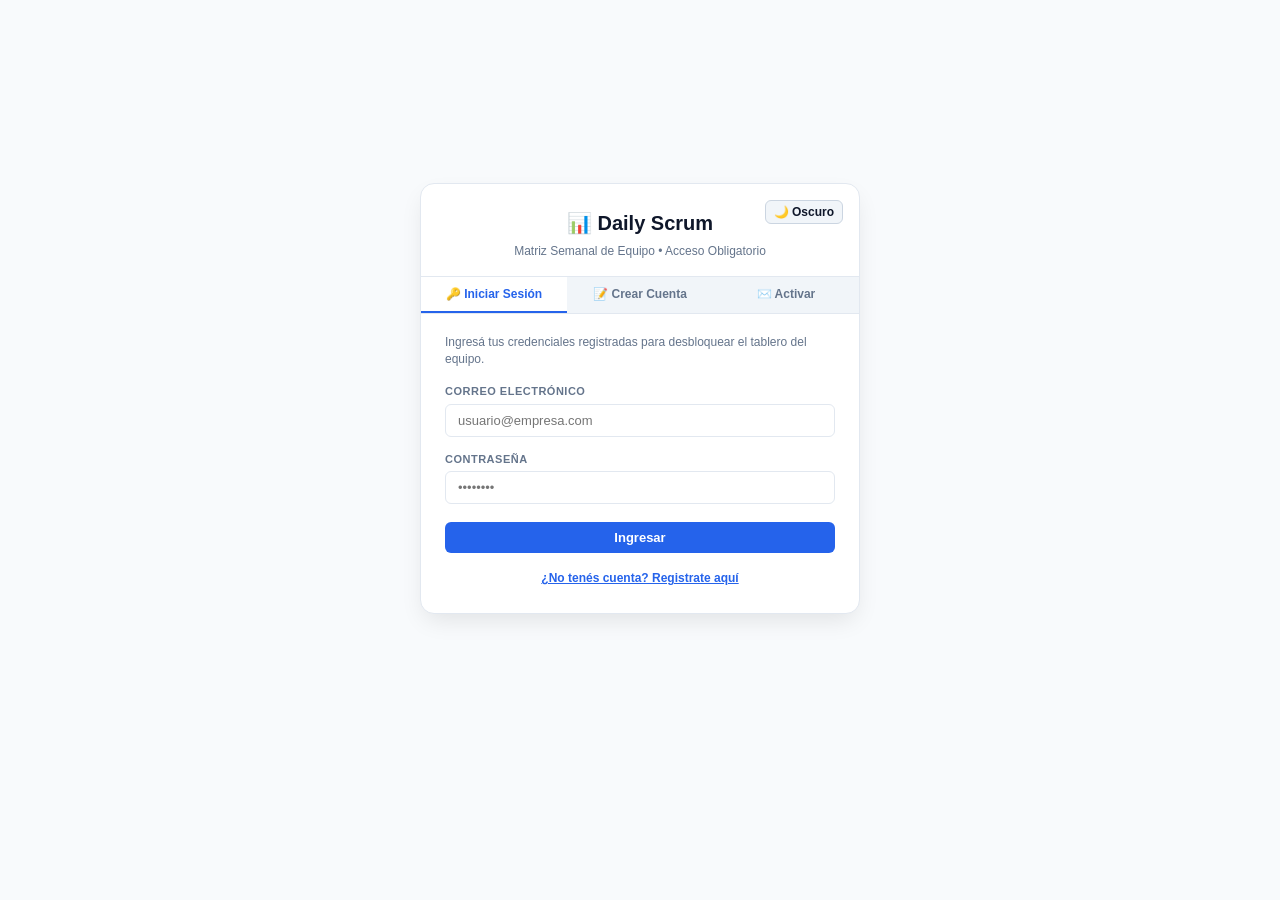
==== frontend/index.html @ c463f4d9 "feat(email): include direct app url and buttons in all transactional emails" ====
<!DOCTYPE html>
<html lang="es">
<head>
  <meta charset="UTF-8" />
  <meta name="viewport" content="width=device-width, initial-scale=1.0" />
  <title>Daily Scrum Board Serverless</title>
  <link rel="icon" href="data:image/svg+xml,<svg xmlns=%22http://www.w3.org/2000/svg%22 viewBox=%220 0 100 100%22><text y=%22.9em%22 font-size=%2290%22>📊</text></svg>" />
  <link rel="stylesheet" href="./css/variables.css" />
  <link rel="stylesheet" href="./css/base.css" />
  <link rel="stylesheet" href="./css/auth.css" />
  <link rel="stylesheet" href="./css/board.css" />
  <link rel="stylesheet" href="./css/kanban.css" />
  <link rel="stylesheet" href="./css/modals.css" />
</head>
<body>

  <!-- ============================================================= -->
  <!-- 1. Mandatory Authentication Gate (Rendered when unauthenticated) -->
  <!-- ============================================================= -->
  <div id="authGate" class="auth-gate-wrapper" style="display: none;">
    <div class="auth-card">
      <div class="auth-card-header">
        <button type="button" class="btn btn-secondary btn-sm btn-theme-toggle auth-theme-toggle" title="Alternar tema">
          🌙 Oscuro
        </button>
        <h2>📊 Daily Scrum</h2>
        <p>Matriz Semanal de Equipo &bull; Acceso Obligatorio</p>
      </div>

      <!-- Auth Gate Tabs -->
      <div class="auth-nav-tabs">
        <button type="button" id="authTabBtnLogin" class="auth-tab-btn active">🔑 Iniciar Sesión</button>
        <button type="button" id="authTabBtnSignup" class="auth-tab-btn">📝 Crear Cuenta</button>
        <button type="button" id="authTabBtnConfirm" class="auth-tab-btn">✉️ Activar</button>
      </div>

      <div class="auth-card-body">
        <!-- Form: Login -->
        <form id="loginForm" onsubmit="return false;">
          <p class="auth-help-text">
            Ingresá tus credenciales registradas para desbloquear el tablero del equipo.
          </p>
          <div style="margin-bottom: 14px;">
            <label for="loginEmail">Correo Electrónico</label>
            <input type="email" id="loginEmail" placeholder="usuario@empresa.com" style="width: 100%;" autocomplete="username email" required />
          </div>
          <div style="margin-bottom: 18px;">
            <label for="loginPassword">Contraseña</label>
            <input type="password" id="loginPassword" placeholder="••••••••" style="width: 100%;" autocomplete="current-password" required />
          </div>
          <button type="button" id="btnSubmitLogin" class="btn btn-primary" style="width: 100%; margin-bottom: 12px;">
            Ingresar
          </button>
          <div style="text-align: center;">
            <button type="button" id="authLinkToSignup" class="btn-link">¿No tenés cuenta? Registrate aquí</button>
          </div>
        </form>

        <!-- Form: Signup -->
        <form id="signupForm" style="display: none;" onsubmit="return false;">
          <p class="auth-help-text">
            Registrá tus datos. Recibirás un código de 6 dígitos en tu email para activar la cuenta.
          </p>
          <div style="margin-bottom: 12px;">
            <label for="signupName">Nombre y Apellido</label>
            <input type="text" id="signupName" placeholder="Ej: Juan Pérez" style="width: 100%;" autocomplete="name" required />
          </div>
          <div style="margin-bottom: 12px;">
            <label for="signupEmail">Correo Electrónico</label>
            <input type="email" id="signupEmail" placeholder="usuario@empresa.com" style="width: 100%;" autocomplete="username email" required />
          </div>
          <div style="margin-bottom: 18px;">
            <label for="signupPassword">Contraseña (Mínimo 8 caracteres)</label>
            <input type="password" id="signupPassword" placeholder="••••••••" style="width: 100%;" autocomplete="new-password" required />
          </div>
          <button type="button" id="btnSubmitSignup" class="btn btn-primary" style="width: 100%; margin-bottom: 12px;">
            Crear Cuenta
          </button>
          <div style="display: flex; justify-content: space-between; align-items: center; font-size: 11px;">
            <button type="button" id="authLinkToLogin" class="btn-link">¿Ya tenés cuenta? Ingresá</button>
            <button type="button" id="authLinkToConfirm" class="btn-link">Tengo código de activación</button>
          </div>
        </form>

        <!-- Form: Confirm Account -->
        <form id="confirmForm" style="display: none;" onsubmit="return false;">
          <p class="auth-help-text">
            Ingresá el código de 6 dígitos enviado a tu correo electrónico y definí tu contraseña.
          </p>
          <div style="margin-bottom: 12px;">
            <label for="confirmEmail">Correo Electrónico</label>
            <input type="email" id="confirmEmail" placeholder="usuario@empresa.com" style="width: 100%;" autocomplete="username email" required />
          </div>
          <div style="margin-bottom: 12px;">
            <label for="confirmCode">Código de Activación (6 dígitos)</label>
            <input type="text" id="confirmCode" placeholder="123456" maxlength="6" style="width: 100%; text-align: center; font-size: 22px; letter-spacing: 6px; font-weight: 800;" autocomplete="one-time-code" required />
          </div>
          <div style="margin-bottom: 18px;">
            <label for="confirmPassword">Nueva Contraseña (Mínimo 8 caracteres)</label>
            <input type="password" id="confirmPassword" placeholder="••••••••" style="width: 100%;" autocomplete="new-password" />
            <small style="color: var(--text-muted); font-size: 11px; display: block; margin-top: 4px;">
              Obligatorio para cuentas nuevas invitadas por un administrador.
            </small>
          </div>
          <button type="button" id="btnSubmitConfirm" class="btn btn-primary" style="width: 100%; margin-bottom: 12px;">
            Activar Cuenta y Entrar
          </button>
          <div style="text-align: center;">
            <button type="button" id="authLinkConfirmBackToLogin" class="btn-link">Volver a Iniciar Sesión</button>
          </div>
        </form>
      </div>
    </div>
  </div>

  <!-- ============================================================= -->
  <!-- 2. Main Application Shell (Rendered ONLY after authentication) -->
  <!-- ============================================================= -->
  <div id="appShell" class="container" style="display: none;">
    <!-- App Header -->
    <header>
      <div class="brand">
        <h1>📊 Daily Scrum Board</h1>
        <p>Matriz Semanal de Equipo &bull; Serverless AWS Free Tier</p>
      </div>
      <div class="top-controls">
        <span id="authUserBadge" class="user-badge" style="display: none;"></span>

        <!-- Admin Management Button (Gated to Admins) -->
        <button type="button" id="btnOpenManageModal" class="btn btn-secondary btn-sm" style="display: none;">
          👥 Administrar Equipo
        </button>

        <button type="button" class="btn btn-secondary btn-sm btn-theme-toggle" title="Alternar modo Claro / Oscuro" aria-label="Alternar tema">
          🌙 Oscuro
        </button>

        <button type="button" id="btnLogout" class="btn btn-secondary btn-sm" style="display: none;" title="Cerrar sesión">
          🚪 Salir
        </button>
      </div>
    </header>

    <!-- Main Scrum Board Card -->
    <div class="card">
      <div class="card-header-flex">
        <div class="filters-bar" style="width: 100%;">
          <!-- View Switcher Tabs -->
          <div class="view-switcher" style="margin-right: 6px;">
            <button type="button" id="tabDailyView" class="view-tab active">📊 Matriz Daily</button>
            <button type="button" id="tabKanbanView" class="view-tab">📋 Tablero Kanban</button>
          </div>

          <div>
            <label for="boardProject">Proyecto</label>
            <select id="boardProject" style="min-width: 160px;"></select>
          </div>

          <div id="weekFilterGroup">
            <label for="boardWeek">Semana</label>
            <div style="display: flex; gap: 6px; align-items: center;">
              <select id="boardWeek" style="min-width: 140px;"></select>
              <button type="button" id="btnAddWeek" class="btn btn-secondary btn-sm" style="height: 35px; padding: 0 10px;" title="Agregar próxima semana correlativa">➕</button>
            </div>
          </div>

          <button type="button" id="btnRefreshBoard" class="btn btn-secondary" style="height: 35px;">
            🔄 Refrescar
          </button>

          <div id="projectSelfAssignContainer" style="display: flex; align-items: flex-end; padding-bottom: 2px;"></div>
        </div>
      </div>

      <!-- 1. Daily Matrix View -->
      <div id="dailyViewContainer">
        <div class="table-container">
          <table id="scrumTable">
            <thead>
              <tr id="scrumTableHeadRow">
                <th class="member-col">Integrante</th>
                <th class="day-col">Lunes</th>
                <th class="day-col">Martes</th>
                <th class="day-col">Miércoles</th>
                <th class="day-col">Jueves</th>
                <th class="day-col">Viernes</th>
                <th class="day-col">Sábado</th>
                <th class="day-col">Domingo</th>
              </tr>
            </thead>
            <tbody id="scrumTableBody">
              <!-- Dynamic Rows Rendered by dailyMatrix.js -->
            </tbody>
          </table>
        </div>
      </div>

      <!-- 2. Kanban Board View (WIP Flow) -->
      <div id="kanbanViewContainer" style="display: none;">
        <div style="display: flex; justify-content: space-between; align-items: center; margin-bottom: 12px; flex-wrap: wrap; gap: 8px;">
          <div style="font-size: 12px; color: var(--text-muted);">
            💡 <strong>Scrumban Unificado:</strong> Las tareas en progreso y completadas alimentan automáticamente las respuestas de tu Daily.
          </div>
          <button type="button" id="btnOpenNewTaskModal" class="btn btn-primary btn-sm">
            ➕ Nueva Tarea
          </button>
        </div>

        <div class="kanban-board">
          <!-- Col: TODO -->
          <div class="kanban-col" data-status="TODO">
            <div class="kanban-col-header">
              <div class="kanban-col-title">📝 Por Hacer</div>
              <span id="countTODO" class="kanban-count">0</span>
            </div>
            <div id="colTODO" class="kanban-card-list"></div>
          </div>

          <!-- Col: DOING -->
          <div class="kanban-col" data-status="DOING">
            <div class="kanban-col-header">
              <div class="kanban-col-title">⚡ En Progreso</div>
              <span id="countDOING" class="kanban-count">0</span>
            </div>
            <div id="colDOING" class="kanban-card-list"></div>
          </div>

          <!-- Col: BLOCKED -->
          <div class="kanban-col" data-status="BLOCKED">
            <div class="kanban-col-header">
              <div class="kanban-col-title" style="color: var(--error);">🚨 Bloqueado</div>
              <span id="countBLOCKED" class="kanban-count">0</span>
            </div>
            <div id="colBLOCKED" class="kanban-card-list"></div>
          </div>

          <!-- Col: DONE -->
          <div class="kanban-col" data-status="DONE">
            <div class="kanban-col-header">
              <div class="kanban-col-title" style="color: var(--success);">✅ Completado</div>
              <span id="countDONE" class="kanban-count">0</span>
            </div>
            <div id="colDONE" class="kanban-card-list"></div>
          </div>
        </div>
      </div>
    </div>
  </div>

  <!-- ============================================================= -->
  <!-- 3. Modal Dialogs                                               -->
  <!-- ============================================================= -->

  <!-- Modal: View / Edit Daily Scrum -->
  <div id="scrumModal" class="modal-overlay">
    <div class="modal-box">
      <div class="modal-header">
        <h3 id="modalTitle">Daily Scrum</h3>
        <button type="button" id="modalClose" class="modal-close">&times;</button>
      </div>
      <div class="modal-body">
        <div class="meta-tags" id="modalMetaTags"></div>
        <div id="scrumAutoSyncBanner" class="auto-sync-banner" style="display: none;"></div>

        <div style="margin-bottom: 14px;">
          <label for="modalAns1">1. ¿Qué hiciste? (Tareas realizadas)</label>
          <textarea id="modalAns1" placeholder="Detalle de lo que completaste..."></textarea>
        </div>

        <div style="margin-bottom: 14px;">
          <label for="modalAns2">2. ¿Con qué sigues? (Próximo paso / Foco)</label>
          <textarea id="modalAns2" placeholder="En qué vas a trabajar..."></textarea>
        </div>

        <div style="margin-bottom: 14px;">
          <div style="display: flex; justify-content: space-between; align-items: center; margin-bottom: 6px;">
            <label style="margin: 0; font-weight: 700;">3. ¿Bloqueos o Impedimentos?</label>
            <span style="font-size: 11px; color: var(--text-muted);">Persistentes hasta resolución</span>
          </div>

          <!-- Active Blocked Tasks List -->
          <div id="modalActiveBlockedTasksList"></div>

          <div style="margin-top: 8px; margin-bottom: 4px; font-size: 11px; font-weight: 600; color: var(--text-muted);">
            Reportar nuevo bloqueo (asociar a tarea o crear nueva):
          </div>
          <select id="modalBlockedTaskSelect" style="width: 100%; margin-bottom: 8px; font-size: 12px;">
            <option value="">🟢 No agregar otro bloqueo</option>
            <option value="__NEW__">➕ Crear tarea en 'Por Hacer' (para que alguien la elija y me destrabe)</option>
          </select>
          <div id="modalNewBlockedTaskTitleContainer" style="margin-bottom: 8px; display: none;">
            <input type="text" id="modalNewBlockedTaskTitle" placeholder="Título de la tarea requerida (se creará en 'Por Hacer' sin asignar)..." style="width: 100%; font-size: 12px;" />
          </div>
          <textarea id="modalAns3" placeholder="¿Por qué te bloquea o qué se necesita hacer? (o 'Ninguno')..."></textarea>
        </div>

        <div style="margin-top: 10px; margin-bottom: 14px; padding: 8px 12px; background: var(--surface-alt); border: 1px solid var(--border); border-radius: 6px;">
          <label style="display: flex; align-items: center; gap: 8px; font-size: 12px; cursor: pointer; user-select: none; margin: 0; color: var(--text);">
            <input type="checkbox" id="syncKanbanOnSave" checked style="width: auto; cursor: pointer;" />
            <span>🔄 <strong>Sincronizar con Tablero Kanban</strong> (actualizar o crear tareas automáticamente)</span>
          </label>
        </div>

        <div style="display: flex; gap: 8px; justify-content: space-between; margin-top: 18px;">
          <button type="button" id="btnDeleteScrum" class="btn btn-danger btn-sm">🗑️ Eliminar</button>
          <div style="display: flex; gap: 8px;">
            <button type="button" id="btnCancelScrum" class="btn btn-secondary btn-sm">Cancelar</button>
            <button type="button" id="btnSaveScrum" class="btn btn-primary btn-sm">💾 Guardar</button>
          </div>
        </div>
      </div>
    </div>
  </div>

  <!-- Modal: Create / Edit Kanban Task -->
  <div id="taskModal" class="modal-overlay">
    <div class="modal-box" style="max-width: 480px;">
      <div class="modal-header">
        <h3 id="taskModalTitle">➕ Nueva Tarea de Kanban</h3>
        <button type="button" id="taskModalClose" class="modal-close">&times;</button>
      </div>
      <div class="modal-body">
        <form id="taskForm" onsubmit="return false;">
          <input type="hidden" id="taskId" />
          <div style="margin-bottom: 12px;">
            <label for="taskTitle">Título de la Tarea</label>
            <input type="text" id="taskTitle" placeholder="Ej: Implementar endpoint de pagos" style="width: 100%;" required />
          </div>

          <div style="display: grid; grid-template-columns: 1fr 1fr; gap: 12px; margin-bottom: 12px;">
            <div>
              <label for="taskAssignee">Responsable</label>
              <select id="taskAssignee" style="width: 100%;"></select>
            </div>
            <div>
              <label for="taskStatus">Estado</label>
              <select id="taskStatus" style="width: 100%;">
                <option value="TODO">📝 Por Hacer</option>
                <option value="DOING">⚡ En Progreso</option>
                <option value="BLOCKED">🚨 Bloqueado</option>
                <option value="DONE">✅ Completado</option>
              </select>
            </div>
          </div>

          <div style="margin-bottom: 12px;">
            <label for="taskPriority">Prioridad</label>
            <select id="taskPriority" style="width: 100%;">
              <option value="LOW">Baja</option>
              <option value="MEDIUM" selected>Media</option>
              <option value="HIGH">Alta</option>
            </select>
          </div>

          <div id="taskBlockerGroup" style="margin-bottom: 16px; display: none;">
            <label for="taskBlocker" style="color: var(--error);">Motivo del Bloqueo</label>
            <input type="text" id="taskBlocker" placeholder="¿Por qué está trabada la tarea?" style="width: 100%; border-color: var(--error);" />
          </div>

          <div style="display: flex; justify-content: space-between; align-items: center; margin-top: 16px;">
            <button type="button" id="btnDeleteTask" class="btn btn-danger btn-sm" style="display: none;">🗑️ Eliminar</button>
            <div style="display: flex; gap: 8px; margin-left: auto;">
              <button type="button" id="btnCancelTask" class="btn btn-secondary btn-sm">Cancelar</button>
              <button type="button" id="btnSaveTask" class="btn btn-primary btn-sm">💾 Guardar Tarea</button>
            </div>
          </div>
        </form>
      </div>
    </div>
  </div>

  <!-- Modal: Manage Projects & Members (Admin Only) -->
  <div id="manageModal" class="modal-overlay">
    <div class="modal-box" style="max-width: 620px;">
      <div class="modal-header">
        <h3>👥 Gestión del Sistema (Admin)</h3>
        <button type="button" id="manageModalClose" class="modal-close">&times;</button>
      </div>
      <div class="modal-body">
        <!-- Navigation Tabs -->
        <div class="tab-nav">
          <button type="button" class="tab-btn active" id="tabBtnProjects">📁 Proyectos</button>
          <button type="button" class="tab-btn" id="tabBtnMembers">👤 Integrantes</button>
          <button type="button" class="tab-btn" id="tabBtnEmail">📧 Email (Gmail SMTP)</button>
          <button type="button" class="tab-btn" id="tabBtnEndpoint">⚙️ Endpoint Lambda</button>
        </div>

        <!-- Tab 1: Projects Section -->
        <div id="adminTabProjects" class="admin-tab-content">
          <div class="sub-section">
            <h4>📁 Crear y Administrar Proyectos</h4>
            <div style="display: flex; gap: 8px; margin-bottom: 6px;">
              <input type="text" id="newProjectName" placeholder="Nuevo proyecto..." style="flex: 1;" />
              <button type="button" id="btnAddProject" class="btn btn-primary btn-sm">Crear</button>
            </div>
            <label style="display: flex; align-items: center; gap: 6px; font-size: 11px; text-transform: none; cursor: pointer; color: var(--text-muted); font-weight: 600; margin-bottom: 10px;">
              <input type="checkbox" id="newProjectAllowSelf" /> Permitir que cualquier integrante se autoasigne a este proyecto
            </label>
            <div id="projectsChipList" class="chip-list"></div>
          </div>
        </div>

        <!-- Tab 2: Members Section -->
        <div id="adminTabMembers" class="admin-tab-content" style="display: none;">
          <div class="sub-section">
            <h4>👤 Integrantes por Proyecto</h4>
            <label style="margin-bottom: 4px;">Proyecto:</label>
            <select id="manageProjectSelect" style="margin-bottom: 8px; width: 100%;"></select>
            <div style="display: flex; gap: 8px; margin-bottom: 8px; flex-wrap: wrap;">
              <input type="text" id="newMemberName" placeholder="Nombre (ej: Juan)..." style="flex: 2; min-width: 130px;" />
              <input type="text" id="newMemberRole" placeholder="Rol en proyecto (ej: Frontend)..." style="flex: 2; min-width: 130px;" />
              <input type="email" id="newMemberEmail" placeholder="Email obligatorio..." style="flex: 2; min-width: 150px;" required />
              <select id="newMemberSystemRole" style="flex: 1; min-width: 120px;" title="Rol de permisos en el sistema">
                <option value="member">Integrante</option>
                <option value="admin">Administrador</option>
              </select>
              <button type="button" id="btnAddMember" class="btn btn-primary btn-sm">Asignar e Invitar</button>
            </div>
            <p style="font-size: 11px; color: var(--text-muted); margin-bottom: 8px;">
              💡 El email es obligatorio. Si el usuario no tiene cuenta, se le enviará automáticamente un código de 6 dígitos para que active su cuenta y defina su contraseña.
            </p>
            <div id="membersChipList" class="chip-list"></div>
          </div>
        </div>

        <!-- Tab 3: Gmail SMTP Configuration -->
        <div id="adminTabEmail" class="admin-tab-content" style="display: none;">
          <div class="sub-section">
            <h4>📧 Configuración de Email (Gmail SMTP)</h4>
            <p style="font-size: 11px; color: var(--text-muted); margin-bottom: 8px;">
              Configurá tu cuenta de Gmail con una <strong>Contraseña de Aplicación de 16 caracteres</strong> (App Password) para despachar códigos de verificación y notificaciones sin límites de dominio.
            </p>
            <form onsubmit="return false;">
              <div style="margin-bottom: 8px;">
                <label for="gmailUser">Correo de Gmail:</label>
                <input type="email" id="gmailUser" placeholder="tu-cuenta@gmail.com" style="width: 100%;" autocomplete="username email" />
              </div>
              <div style="margin-bottom: 8px;">
                <label for="gmailAppPassword">Contraseña de Aplicación de Google (16 letras):</label>
                <div style="display: flex; gap: 6px;">
                  <input type="password" id="gmailAppPassword" placeholder="xxxx xxxx xxxx xxxx" style="flex: 1;" autocomplete="new-password" />
                  <button type="button" id="btnToggleGmailPassword" class="btn btn-secondary btn-sm" title="Mostrar/Ocultar clave">👁️</button>
                </div>
                <small style="font-size: 10px; color: var(--text-muted); display: block; margin-top: 3px;">
                  Generala en: <a href="https://myaccount.google.com/apppasswords" target="_blank" rel="noopener noreferrer" style="color: var(--primary);">myaccount.google.com/apppasswords</a>
                </small>
              </div>
              <div style="margin-bottom: 8px;">
                <label for="gmailSenderName">Nombre del Remitente:</label>
                <input type="text" id="gmailSenderName" placeholder="Daily Scrum" style="width: 100%;" />
              </div>
              <div style="margin-bottom: 10px;">
                <label for="gmailAppUrl">URL de la Aplicación (enlace incluido en los emails):</label>
                <input type="url" id="gmailAppUrl" placeholder="https://jmrodev.github.io/daily-scrum-serverless/" style="width: 100%;" />
                <small style="font-size: 10px; color: var(--text-muted); display: block; margin-top: 3px;">
                  Dirección web a la que accederán los usuarios desde los botones y enlaces del correo.
                </small>
              </div>
              <div style="display: flex; gap: 8px; flex-wrap: wrap; align-items: center;">
                <button type="button" id="btnSaveEmailConfig" class="btn btn-primary btn-sm">💾 Guardar Configuración</button>
                <button type="button" id="btnTestEmail" class="btn btn-secondary btn-sm">🧪 Probar Envío</button>
              </div>
            </form>
          </div>
        </div>

        <!-- Tab 4: Endpoint Configuration -->
        <div id="adminTabEndpoint" class="admin-tab-content" style="display: none;">
          <div class="sub-section">
            <h4>⚙️ Endpoint de AWS Lambda</h4>
            <p style="font-size: 11px; color: var(--text-muted); margin-bottom: 8px;">
              Configuración del Function URL del backend en AWS Lambda para este cliente.
            </p>
            <div style="margin-bottom: 8px;">
              <label for="adminApiUrlInput">Lambda Function URL:</label>
              <input type="text" id="adminApiUrlInput" style="width: 100%; font-size: 12px;" />
            </div>
            <div style="display: flex; gap: 8px;">
              <button type="button" id="btnSaveApiUrl" class="btn btn-primary btn-sm">💾 Guardar Endpoint</button>
              <button type="button" id="btnResetApiUrl" class="btn btn-secondary btn-sm">↺ Restablecer Default</button>
            </div>
          </div>
        </div>
      </div>
    </div>
  </div>

  <!-- Custom Confirmation Modal -->
  <div id="confirmModal" class="modal-overlay">
    <div class="modal-box" style="max-width: 420px;">
      <div class="modal-header">
        <h3 id="confirmTitle">Confirmar Acción</h3>
        <button type="button" id="confirmClose" class="modal-close">&times;</button>
      </div>
      <div class="modal-body">
        <p id="confirmMessage" style="font-size: 14px; color: var(--text); margin-bottom: 20px;">¿Estás seguro?</p>
        <div style="display: flex; justify-content: flex-end; gap: 8px;">
          <button type="button" id="confirmCancelBtn" class="btn btn-secondary btn-sm">Cancelar</button>
          <button type="button" id="confirmOkBtn" class="btn btn-danger btn-sm">Confirmar</button>
        </div>
      </div>
    </div>
  </div>

  <!-- Custom Prompt Modal -->
  <div id="promptModal" class="modal-overlay">
    <div class="modal-box" style="max-width: 420px;">
      <div class="modal-header">
        <h3 id="promptTitle">Editar</h3>
        <button type="button" id="promptClose" class="modal-close">&times;</button>
      </div>
      <div class="modal-body">
        <label id="promptLabel" for="promptInput">Valor:</label>
        <input type="text" id="promptInput" style="width: 100%; margin-bottom: 14px;" />
        <div id="promptSecondGroup" style="display: none; margin-bottom: 14px;">
          <label id="promptSecondLabel" for="promptSecondInput">Rol:</label>
          <input type="text" id="promptSecondInput" style="width: 100%;" />
        </div>
        <div style="display: flex; justify-content: flex-end; gap: 8px;">
          <button type="button" id="promptCancelBtn" class="btn btn-secondary btn-sm">Cancelar</button>
          <button type="button" id="promptOkBtn" class="btn btn-primary btn-sm">Guardar</button>
        </div>
      </div>
    </div>
  </div>

  <!-- Toast Notification Container -->
  <div id="toastContainer" class="toast-container"></div>

  <!-- Atomic Application Bootstrapper (ES6 Native Module) -->
  <script type="module" src="./js/app.js"></script>
</body>
</html>
---- frontend/css/variables.css ----
:root {
  --primary: #2563eb;
  --primary-hover: #1d4ed8;
  --bg: #f8fafc;
  --surface: #ffffff;
  --surface-alt: #f1f5f9;
  --text: #0f172a;
  --text-muted: #64748b;
  --border: #e2e8f0;
  --border-dark: #cbd5e1;
  --success: #16a34a;
  --success-bg: #dcfce7;
  --error: #dc2626;
  --error-bg: #fee2e2;
  --warning: #d97706;
  --warning-bg: #fef3c7;
  --info-bg: #e0f2fe;
  --info-text: #0369a1;
  --radius: 10px;
}

[data-theme="dark"] {
  --primary: #3b82f6;
  --primary-hover: #60a5fa;
  --bg: #0b0f19;
  --surface: #1e293b;
  --surface-alt: #0f172a;
  --text: #f8fafc;
  --text-muted: #94a3b8;
  --border: #334155;
  --border-dark: #475569;
  --success: #22c55e;
  --success-bg: #064e3b;
  --error: #ef4444;
  --error-bg: #450a0a;
  --warning: #f59e0b;
  --warning-bg: #451a03;
  --info-bg: #0c4a6e;
  --info-text: #38bdf8;
}
---- frontend/css/base.css ----
* {
  box-sizing: border-box;
  margin: 0;
  padding: 0;
}

body {
  font-family: -apple-system, BlinkMacSystemFont, "Segoe UI", Roboto, Helvetica, Arial, sans-serif;
  background: var(--bg);
  color: var(--text);
  line-height: 1.5;
  padding: 16px 12px;
  min-height: 100vh;
}

.container {
  width: 98%;
  max-width: 98%;
  margin: 0 auto;
}

/* Header */
header {
  display: flex;
  flex-wrap: wrap;
  align-items: center;
  justify-content: space-between;
  gap: 16px;
  margin-bottom: 16px;
  padding-bottom: 12px;
  border-bottom: 1px solid var(--border);
}

.brand h1 {
  font-size: 22px;
  font-weight: 800;
  letter-spacing: -0.5px;
  display: flex;
  align-items: center;
  gap: 8px;
}

.brand p {
  color: var(--text-muted);
  font-size: 13px;
}

.top-controls {
  display: flex;
  align-items: center;
  gap: 10px;
  flex-wrap: wrap;
}

.user-badge {
  background: var(--info-bg);
  color: var(--info-text);
  font-size: 12px;
  font-weight: 700;
  padding: 4px 10px;
  border-radius: 16px;
  display: inline-flex;
  align-items: center;
  gap: 5px;
}

/* Card Container */
.card {
  background: var(--surface);
  border: 1px solid var(--border);
  border-radius: var(--radius);
  padding: 18px 20px;
  margin-bottom: 16px;
  box-shadow: 0 1px 3px rgba(0, 0, 0, 0.04);
}

.card-header-flex {
  display: flex;
  align-items: center;
  justify-content: space-between;
  margin-bottom: 14px;
  flex-wrap: wrap;
  gap: 12px;
}

.filters-bar {
  display: flex;
  align-items: flex-end;
  gap: 12px;
  flex-wrap: wrap;
}

/* Typography & Form Elements */
label {
  display: block;
  font-size: 11px;
  font-weight: 700;
  color: var(--text-muted);
  margin-bottom: 4px;
  text-transform: uppercase;
  letter-spacing: 0.5px;
}

input, select, textarea {
  padding: 8px 12px;
  border: 1px solid var(--border);
  border-radius: 6px;
  font-size: 13px;
  color: var(--text);
  background: var(--surface);
  font-family: inherit;
}

input:focus, select:focus, textarea:focus {
  outline: none;
  border-color: var(--primary);
  box-shadow: 0 0 0 3px rgba(37, 99, 255, 0.18);
}

textarea {
  resize: vertical;
  min-height: 80px;
  width: 100%;
}

/* Buttons */
.btn {
  display: inline-flex;
  align-items: center;
  justify-content: center;
  padding: 8px 14px;
  font-size: 13px;
  font-weight: 600;
  border-radius: 6px;
  cursor: pointer;
  border: none;
  transition: all 0.15s ease;
  gap: 6px;
}
.btn:active { transform: scale(0.98); }
.btn-primary { background: var(--primary); color: #fff; }
.btn-primary:hover { background: var(--primary-hover); }
.btn-secondary { background: var(--surface-alt); color: var(--text); border: 1px solid var(--border-dark); }
.btn-secondary:hover { background: var(--border); }
.btn-danger { background: var(--error); color: #fff; }
.btn-danger:hover { background: #b91c1c; }
.btn-sm { padding: 4px 8px; font-size: 12px; }

.btn-link {
  background: none;
  border: none;
  color: var(--primary);
  font-size: 12px;
  font-weight: 600;
  cursor: pointer;
  text-decoration: underline;
  padding: 0;
}
.btn-link:hover { color: var(--primary-hover); }

/* View Switcher */
.view-switcher {
  display: inline-flex;
  background: var(--surface-alt);
  padding: 3px;
  border-radius: 8px;
  border: 1px solid var(--border);
  gap: 4px;
}
.view-tab {
  padding: 6px 14px;
  font-size: 12px;
  font-weight: 700;
  border-radius: 6px;
  border: none;
  background: transparent;
  color: var(--text-muted);
  cursor: pointer;
  transition: all 0.15s ease;
}
.view-tab.active {
  background: var(--surface);
  color: var(--text);
  box-shadow: 0 1px 3px rgba(0, 0, 0, 0.1);
}
---- frontend/css/auth.css ----
/* Mandatory Auth Gate Styles */
.auth-gate-wrapper {
  display: flex;
  flex-direction: column;
  align-items: center;
  justify-content: center;
  min-height: 85vh;
  padding: 20px;
}

.auth-card {
  background: var(--surface);
  border: 1px solid var(--border);
  border-radius: 14px;
  width: 100%;
  max-width: 440px;
  box-shadow: 0 10px 25px -5px rgba(0, 0, 0, 0.1);
  overflow: hidden;
  animation: fadeIn 0.25s ease-out;
}

@keyframes fadeIn {
  from { opacity: 0; transform: translateY(8px); }
  to { opacity: 1; transform: translateY(0); }
}

.auth-card-header {
  padding: 24px 24px 16px;
  text-align: center;
  border-bottom: 1px solid var(--border);
  position: relative;
}

.auth-card-header h2 {
  font-size: 20px;
  font-weight: 800;
  display: flex;
  align-items: center;
  justify-content: center;
  gap: 8px;
}

.auth-card-header p {
  font-size: 12px;
  color: var(--text-muted);
  margin-top: 4px;
}

.auth-theme-toggle {
  position: absolute;
  top: 16px;
  right: 16px;
}

.auth-nav-tabs {
  display: flex;
  border-bottom: 1px solid var(--border);
  background: var(--surface-alt);
}

.auth-tab-btn {
  flex: 1;
  padding: 10px 8px;
  font-size: 12px;
  font-weight: 700;
  border: none;
  background: transparent;
  color: var(--text-muted);
  cursor: pointer;
  border-bottom: 2px solid transparent;
  transition: all 0.15s ease;
  text-align: center;
}

.auth-tab-btn:hover {
  color: var(--text);
}

.auth-tab-btn.active {
  color: var(--primary);
  background: var(--surface);
  border-bottom: 2px solid var(--primary);
}

.auth-card-body {
  padding: 20px 24px 24px;
}

.auth-help-text {
  font-size: 12px;
  color: var(--text-muted);
  margin-bottom: 16px;
  line-height: 1.4;
}

.auth-divider {
  display: flex;
  align-items: center;
  text-align: center;
  margin: 14px 0;
  color: var(--text-muted);
  font-size: 11px;
}

.auth-divider span:first-child,
.auth-divider span:last-child {
  flex: 1;
  border-bottom: 1px solid var(--border);
}

.auth-divider span:nth-child(2) {
  padding: 0 10px;
  font-weight: 600;
}
---- frontend/css/board.css ----
/* Scrum Matrix Table */
.table-container {
  overflow-x: auto;
  border: 1px solid var(--border);
  border-radius: 8px;
}

table {
  width: 100%;
  border-collapse: collapse;
  background: var(--surface);
}

th, td {
  border: 1px solid var(--border);
  padding: 6px 8px;
  vertical-align: top;
}

th {
  background: var(--surface-alt);
  font-size: 12px;
  font-weight: 700;
  color: var(--text-muted);
  text-align: left;
}

th.day-col { width: 12.5%; }
th.member-col { width: 12.5%; min-width: 130px; }

.member-cell-name { font-weight: 700; font-size: 13px; color: var(--text); }
.member-cell-role { font-size: 11px; color: var(--text-muted); }
.member-cell-self {
  display: inline-block;
  background: var(--info-bg);
  color: var(--info-text);
  font-size: 9px;
  font-weight: 800;
  padding: 1px 4px;
  border-radius: 3px;
  margin-left: 4px;
}

/* Daily Scrum Cell Display */
.scrum-entry {
  display: flex;
  flex-direction: column;
  gap: 2px;
}

.scrum-top-bar {
  display: flex;
  align-items: center;
  justify-content: space-between;
  margin-bottom: 2px;
}

.tag-clean {
  color: var(--success);
  font-size: 11px;
  font-weight: 700;
}

.tag-blocker {
  color: var(--error);
  background: var(--error-bg);
  font-size: 10px;
  font-weight: 700;
  padding: 1px 5px;
  border-radius: 4px;
}

.actions-mini {
  display: flex;
  gap: 2px;
  margin-left: auto;
}

.btn-action {
  background: none;
  border: none;
  cursor: pointer;
  font-size: 11px;
  padding: 1px 3px;
  border-radius: 3px;
  line-height: 1;
  color: var(--text-muted);
  transition: all 0.1s ease;
}
.btn-action:hover {
  background: var(--surface-alt);
  color: var(--text);
}
.btn-action.danger:hover {
  background: var(--error-bg);
  color: var(--error);
}

.scrum-line {
  font-size: 12px;
  line-height: 1.35;
  color: var(--text);
  word-break: break-word;
  white-space: pre-line;
}

.scrum-line .lbl {
  font-weight: 700;
  color: var(--text-muted);
  font-size: 11px;
  margin-right: 3px;
}

.scrum-line.is-blocked {
  color: var(--error);
  background: var(--error-bg);
  padding: 2px 5px;
  border-radius: 4px;
  margin-top: 2px;
}

.cell-empty-btn {
  width: 100%;
  height: 38px;
  border: 1px dashed var(--border-dark);
  border-radius: 6px;
  background: transparent;
  color: var(--text-muted);
  cursor: pointer;
  font-size: 11px;
  font-weight: 600;
  display: flex;
  align-items: center;
  justify-content: center;
  gap: 4px;
  transition: all 0.12s ease;
}
.cell-empty-btn:hover {
  border-color: var(--primary);
  color: var(--primary);
  background: var(--info-bg);
}

.cell-empty-readonly {
  width: 100%;
  height: 38px;
  border: 1px dashed var(--border);
  border-radius: 6px;
  color: var(--text-muted);
  opacity: 0.6;
  display: flex;
  align-items: center;
  justify-content: center;
  font-size: 13px;
  user-select: none;
  cursor: default;
}

/* Day highlighting */
th.current-day {
  background: var(--info-bg);
  color: var(--primary);
  border-bottom: 2px solid var(--primary);
}

.badge-today {
  background: var(--primary);
  color: #fff;
  font-size: 9px;
  font-weight: 800;
  padding: 1px 5px;
  border-radius: 4px;
  margin-left: 4px;
  display: inline-block;
  vertical-align: middle;
  letter-spacing: 0.5px;
}

td.current-day-cell {
  background: rgba(59, 130, 246, 0.035);
  border-left: 1px solid var(--primary);
  border-right: 1px solid var(--primary);
}

/* Project status badges */
.tag-status {
  border: none;
  font-size: 11px;
  font-weight: 700;
  padding: 3px 8px;
  border-radius: 6px;
  cursor: pointer;
  display: inline-flex;
  align-items: center;
  gap: 4px;
  transition: all 0.15s ease;
}
.tag-status.open { background: var(--success-bg); color: var(--success); }
.tag-status.open:hover { filter: brightness(0.95); }
.tag-status.closed { background: var(--surface-alt); color: var(--text-muted); }
.tag-status.closed:hover { background: var(--border); }
---- frontend/css/kanban.css ----
/* Kanban Board Layout */
.kanban-board {
  display: grid;
  grid-template-columns: repeat(4, 1fr);
  gap: 14px;
  margin-top: 14px;
  align-items: start;
}

@media (max-width: 1024px) {
  .kanban-board { grid-template-columns: repeat(2, 1fr); }
}

@media (max-width: 640px) {
  .kanban-board { grid-template-columns: 1fr; }
}

.kanban-col {
  background: var(--surface-alt);
  border: 1px solid var(--border);
  border-radius: 8px;
  padding: 12px;
  display: flex;
  flex-direction: column;
  min-height: 480px;
  transition: background 0.15s ease, border-color 0.15s ease;
}

.kanban-col.drag-over {
  background: var(--info-bg);
  border-color: var(--primary);
}

.kanban-col-header {
  display: flex;
  align-items: center;
  justify-content: space-between;
  margin-bottom: 12px;
  padding-bottom: 8px;
  border-bottom: 1px solid var(--border);
}

.kanban-col-title {
  font-size: 13px;
  font-weight: 700;
  display: flex;
  align-items: center;
  gap: 6px;
}

.kanban-count {
  font-size: 11px;
  font-weight: 700;
  background: var(--surface);
  color: var(--text-muted);
  padding: 1px 6px;
  border-radius: 10px;
  border: 1px solid var(--border);
}

.kanban-card-list {
  display: flex;
  flex-direction: column;
  gap: 10px;
  flex: 1;
  min-height: 120px;
}

.kanban-card {
  background: var(--surface);
  border: 1px solid var(--border);
  border-radius: 8px;
  padding: 12px;
  box-shadow: 0 1px 2px rgba(0, 0, 0, 0.05);
  cursor: grab;
  transition: transform 0.15s ease, box-shadow 0.15s ease;
  position: relative;
}

.kanban-card:hover {
  box-shadow: 0 4px 6px -1px rgba(0, 0, 0, 0.1);
  transform: translateY(-2px);
}

.kanban-card.dragging {
  opacity: 0.4;
  cursor: grabbing;
}

.kanban-card.readonly {
  cursor: default;
  opacity: 0.88;
}

.kanban-card.readonly:hover {
  box-shadow: none;
  border-color: var(--border);
}

.kanban-card-title {
  font-size: 13px;
  font-weight: 600;
  color: var(--text);
  margin-bottom: 8px;
  line-height: 1.4;
}

.kanban-card-blocker {
  font-size: 11px;
  color: var(--error);
  background: var(--error-bg);
  padding: 3px 6px;
  border-radius: 4px;
  margin-bottom: 8px;
  font-weight: 600;
}

.kanban-card-footer {
  display: flex;
  align-items: center;
  justify-content: space-between;
  font-size: 11px;
  margin-top: 6px;
  padding-top: 6px;
  border-top: 1px solid var(--border);
}

.kanban-assignee {
  display: inline-flex;
  align-items: center;
  gap: 4px;
  color: var(--text-muted);
  font-weight: 600;
  font-size: 11px;
}

.btn-claim-task {
  display: inline-flex;
  align-items: center;
  gap: 2px;
  background: var(--surface);
  color: var(--primary);
  border: 1px solid var(--primary);
  border-radius: 4px;
  padding: 1px 6px;
  font-size: 10px;
  font-weight: 700;
  cursor: pointer;
  margin-left: 6px;
  transition: all 0.15s ease;
}
.btn-claim-task:hover {
  background: var(--primary);
  color: #fff;
}

.priority-badge {
  font-size: 10px;
  font-weight: 800;
  padding: 1px 5px;
  border-radius: 4px;
  text-transform: uppercase;
}
.priority-badge.high { background: var(--error-bg); color: var(--error); }
.priority-badge.medium { background: var(--warning-bg); color: var(--warning); }
.priority-badge.low { background: var(--info-bg); color: var(--info-text); }

.kanban-nav-btns {
  display: flex;
  gap: 3px;
}

.kanban-nav-btn {
  background: var(--surface-alt);
  border: 1px solid var(--border);
  border-radius: 4px;
  padding: 2px 6px;
  font-size: 10px;
  cursor: pointer;
  color: var(--text-muted);
  line-height: 1;
}
.kanban-nav-btn:hover {
  background: var(--primary);
  color: #fff;
  border-color: var(--primary);
}

/* Badges for Sync & Mini Status */
.member-kanban-badges {
  margin-top: 5px;
  display: flex;
  gap: 4px;
  flex-wrap: wrap;
}

.badge-kanban-mini {
  font-size: 10px;
  font-weight: 700;
  padding: 1px 6px;
  border-radius: 10px;
  line-height: 1.4;
  display: inline-flex;
  align-items: center;
  gap: 2px;
  user-select: none;
  cursor: pointer;
  transition: transform 0.1s ease;
}
.badge-kanban-mini:hover {
  transform: scale(1.05);
}
.badge-kanban-mini.doing { background: var(--info-bg); color: var(--info-text); border: 1px solid var(--border); }
.badge-kanban-mini.blocked { background: var(--error-bg); color: var(--error); border: 1px solid var(--error); }
.badge-kanban-mini.done { background: rgba(22, 163, 74, 0.15); color: var(--success); border: 1px solid rgba(22, 163, 74, 0.3); }
.badge-kanban-mini.empty { color: var(--text-muted); font-size: 9px; font-weight: 500; }

.badge-in-daily {
  font-size: 9px;
  font-weight: 700;
  background: rgba(59, 130, 246, 0.15);
  color: var(--primary);
  padding: 1px 5px;
  border-radius: 4px;
  display: inline-flex;
  align-items: center;
  gap: 2px;
  border: 1px solid rgba(59, 130, 246, 0.3);
}

.tag-synced {
  font-size: 9px;
  font-weight: 700;
  color: var(--info-text);
  background: var(--info-bg);
  border: 1px solid var(--border);
  border-radius: 3px;
  padding: 1px 4px;
  display: inline-flex;
  align-items: center;
  gap: 2px;
}

.auto-sync-banner {
  font-size: 11px;
  padding: 6px 10px;
  background: var(--info-bg);
  color: var(--info-text);
  border: 1px solid var(--border);
  border-radius: 6px;
  margin-bottom: 12px;
  display: flex;
  align-items: center;
  gap: 6px;
}
---- frontend/css/modals.css ----
/* Modals Overlay & Box */
.modal-overlay {
  position: fixed;
  inset: 0;
  background: rgba(15, 23, 42, 0.7);
  backdrop-filter: blur(4px);
  display: flex;
  align-items: center;
  justify-content: center;
  padding: 16px;
  z-index: 100;
  opacity: 0;
  visibility: hidden;
  transition: opacity 0.2s ease, visibility 0.2s ease;
}

.modal-overlay.open {
  opacity: 1;
  visibility: visible;
}

.modal-box {
  background: var(--surface);
  color: var(--text);
  border: 1px solid var(--border);
  border-radius: 12px;
  width: 100%;
  max-width: 580px;
  box-shadow: 0 20px 25px -5px rgba(0, 0, 0, 0.3);
  overflow: hidden;
  transform: translateY(12px);
  transition: transform 0.2s ease;
}

.modal-overlay.open .modal-box {
  transform: translateY(0);
}

.modal-header {
  padding: 16px 20px;
  border-bottom: 1px solid var(--border);
  display: flex;
  align-items: center;
  justify-content: space-between;
}

.modal-header h3 {
  font-size: 17px;
  font-weight: 700;
}

.modal-close {
  background: none;
  border: none;
  font-size: 22px;
  color: var(--text-muted);
  cursor: pointer;
  line-height: 1;
}

.modal-body {
  padding: 20px;
  max-height: 75vh;
  overflow-y: auto;
}

.meta-tags {
  display: flex;
  flex-wrap: wrap;
  gap: 6px;
  margin-bottom: 16px;
}

.tag {
  background: var(--surface-alt);
  border: 1px solid var(--border);
  padding: 3px 8px;
  border-radius: 12px;
  font-size: 11px;
  font-weight: 600;
  color: var(--text);
}

/* Admin Tabs */
.tab-nav {
  display: flex;
  gap: 6px;
  border-bottom: 1px solid var(--border);
  margin-bottom: 16px;
  padding-bottom: 2px;
  overflow-x: auto;
}

.tab-btn {
  background: transparent;
  border: none;
  border-bottom: 2px solid transparent;
  color: var(--text-muted);
  font-size: 13px;
  font-weight: 600;
  padding: 8px 14px;
  cursor: pointer;
  border-radius: 6px 6px 0 0;
  transition: all 0.15s ease;
  white-space: nowrap;
}

.tab-btn:hover {
  color: var(--text);
  background: var(--surface-alt);
}

.tab-btn.active {
  color: var(--primary);
  border-bottom: 2px solid var(--primary);
  background: var(--surface-alt);
}

.sub-section {
  background: var(--surface-alt);
  border: 1px solid var(--border);
  border-radius: 8px;
  padding: 14px;
  margin-bottom: 14px;
}

.sub-section h4 {
  font-size: 13px;
  font-weight: 700;
  margin-bottom: 8px;
}

.chip-list {
  display: flex;
  flex-wrap: wrap;
  gap: 6px;
  margin-top: 8px;
}

.chip {
  background: var(--surface);
  border: 1px solid var(--border);
  border-radius: 16px;
  padding: 4px 10px;
  font-size: 12px;
  display: inline-flex;
  align-items: center;
  gap: 6px;
  font-weight: 500;
  color: var(--text);
}

.chip button {
  background: none;
  border: none;
  cursor: pointer;
  color: var(--text-muted);
  font-size: 14px;
  line-height: 1;
  padding: 0;
}

.chip button:hover {
  color: var(--error);
}

/* Toast Notifications */
.toast-container {
  position: fixed;
  bottom: 24px;
  right: 24px;
  z-index: 200;
  display: flex;
  flex-direction: column;
  gap: 10px;
}

.toast {
  background: var(--surface);
  color: var(--text);
  border: 1px solid var(--border);
  padding: 12px 20px;
  border-radius: 8px;
  font-size: 13px;
  font-weight: 600;
  box-shadow: 0 10px 15px -3px rgba(0, 0, 0, 0.3);
  display: flex;
  align-items: center;
  gap: 10px;
  animation: slideIn 0.2s ease;
}

.toast.success {
  background: #15803d;
  color: #fff;
  border-color: #166534;
}

.toast.error {
  background: #b91c1c;
  color: #fff;
  border-color: #991b1b;
}

@keyframes slideIn {
  from { transform: translateY(20px); opacity: 0; }
  to { transform: translateY(0); opacity: 1; }
}
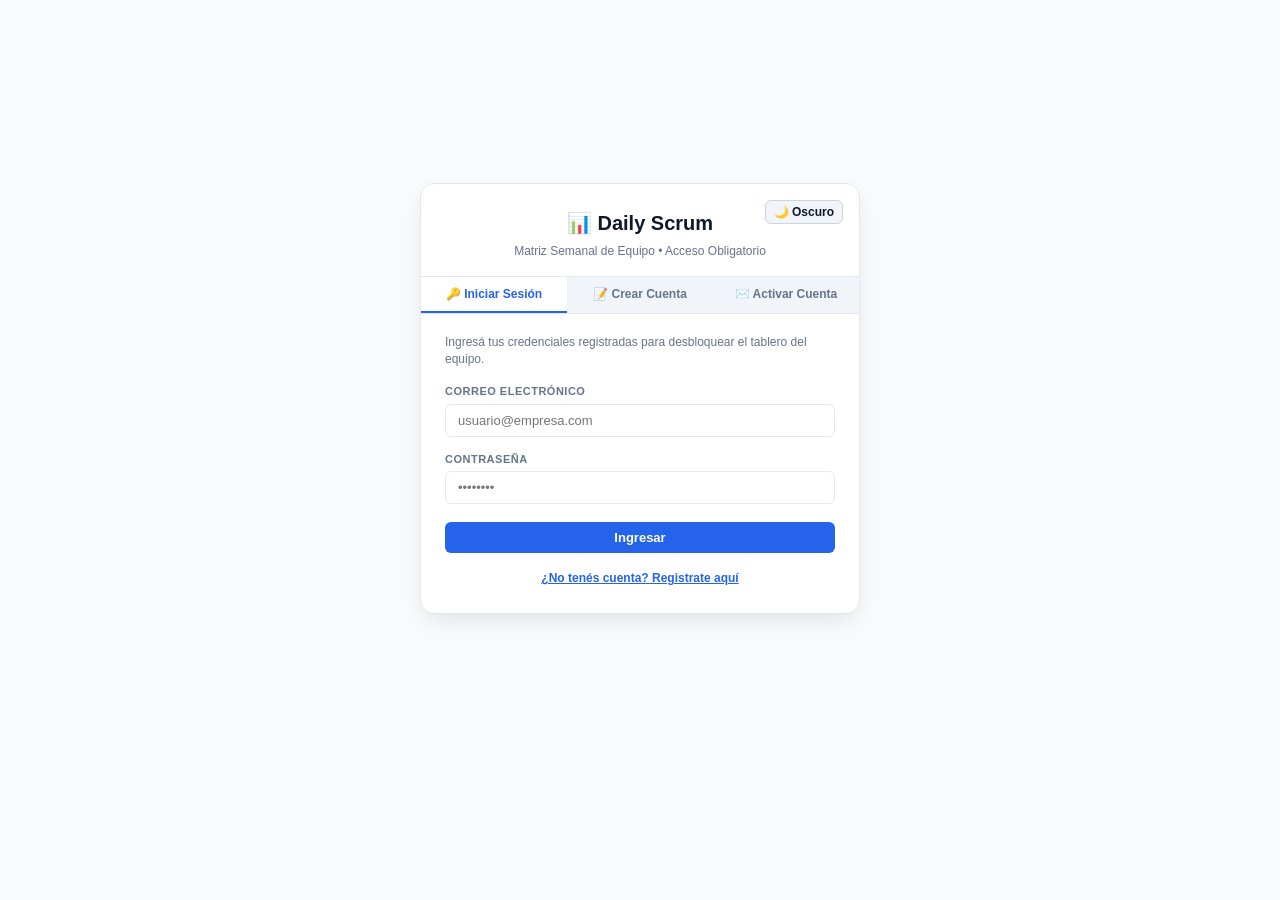
==== commit 0d120cf9: "feat(auth): open activate tab and prefill code and email directly from email link" ====
--- a/frontend/index.html
+++ b/frontend/index.html
@@ -11,6 +11,7 @@
   <link rel="stylesheet" href="./css/board.css" />
   <link rel="stylesheet" href="./css/kanban.css" />
   <link rel="stylesheet" href="./css/modals.css" />
+  <link rel="stylesheet" href="./css/diagnostics.css" />
 </head>
 <body>
 
@@ -31,7 +32,7 @@
       <div class="auth-nav-tabs">
         <button type="button" id="authTabBtnLogin" class="auth-tab-btn active">🔑 Iniciar Sesión</button>
         <button type="button" id="authTabBtnSignup" class="auth-tab-btn">📝 Crear Cuenta</button>
-        <button type="button" id="authTabBtnConfirm" class="auth-tab-btn">✉️ Activar</button>
+        <button type="button" id="authTabBtnConfirm" class="auth-tab-btn">✉️ Activar Cuenta</button>
       </div>
 
       <div class="auth-card-body">
@@ -121,7 +122,6 @@
     <header>
       <div class="brand">
         <h1>📊 Daily Scrum Board</h1>
-        <p>Matriz Semanal de Equipo &bull; Serverless AWS Free Tier</p>
       </div>
       <div class="top-controls">
         <span id="authUserBadge" class="user-badge" style="display: none;"></span>
@@ -149,6 +149,7 @@
           <div class="view-switcher" style="margin-right: 6px;">
             <button type="button" id="tabDailyView" class="view-tab active">📊 Matriz Daily</button>
             <button type="button" id="tabKanbanView" class="view-tab">📋 Tablero Kanban</button>
+            <button type="button" id="tabDiagnosticsView" class="view-tab">🕸️ PERT/CPM & Diagnóstico</button>
           </div>
 
           <div>
@@ -244,6 +245,9 @@
           </div>
         </div>
       </div>
+
+      <!-- 3. Diagnostics & Flow View -->
+      <div id="diagnosticsViewContainer" style="display: none;"></div>
     </div>
   </div>
 
--- a/frontend/css/diagnostics.css
+++ b/frontend/css/diagnostics.css
@@ -0,0 +1,619 @@
+/* Diagnostics & PERT-Flow Styles */
+.diag-container {
+  display: flex;
+  flex-direction: column;
+  gap: 20px;
+  padding: 4px 0;
+}
+
+/* KPI Summary Cards */
+.diag-kpi-grid {
+  display: grid;
+  grid-template-columns: repeat(auto-fit, minmax(200px, 1fr));
+  gap: 12px;
+}
+
+.diag-kpi-card {
+  background: var(--surface);
+  border: 1px solid var(--border);
+  border-radius: var(--radius);
+  padding: 14px 16px;
+  display: flex;
+  flex-direction: column;
+  gap: 4px;
+  box-shadow: 0 1px 3px rgba(0, 0, 0, 0.05);
+  transition: transform 0.15s ease, border-color 0.15s ease;
+}
+
+.diag-kpi-card:hover {
+  transform: translateY(-2px);
+  border-color: var(--border-dark);
+}
+
+.diag-kpi-label {
+  font-size: 11px;
+  font-weight: 700;
+  text-transform: uppercase;
+  letter-spacing: 0.5px;
+  color: var(--text-muted);
+}
+
+.diag-kpi-val {
+  font-size: 24px;
+  font-weight: 800;
+  color: var(--text);
+  line-height: 1.2;
+}
+
+.diag-kpi-desc {
+  font-size: 11px;
+  color: var(--text-muted);
+}
+
+.diag-kpi-danger .diag-kpi-val {
+  color: var(--error);
+}
+
+.diag-kpi-warning .diag-kpi-val {
+  color: var(--warning);
+}
+
+.diag-kpi-success .diag-kpi-val {
+  color: var(--success);
+}
+
+/* Graph Section */
+.diag-section-header {
+  display: flex;
+  align-items: center;
+  justify-content: space-between;
+  margin-bottom: 12px;
+  flex-wrap: wrap;
+  gap: 8px;
+}
+
+.diag-section-title {
+  font-size: 15px;
+  font-weight: 700;
+  color: var(--text);
+  display: flex;
+  align-items: center;
+  gap: 8px;
+}
+
+.diag-graph-card {
+  background: var(--surface);
+  border: 1px solid var(--border);
+  border-radius: var(--radius);
+  padding: 16px;
+  overflow-x: auto;
+  box-shadow: 0 1px 3px rgba(0, 0, 0, 0.05);
+}
+
+.diag-graph-wrapper {
+  min-width: 680px;
+  position: relative;
+}
+
+/* Visual Node Network */
+.diag-network {
+  display: flex;
+  flex-direction: column;
+  gap: 16px;
+}
+
+.diag-flow-row {
+  display: grid;
+  grid-template-columns: 200px 60px 1fr 60px 200px;
+  align-items: center;
+  background: var(--surface-alt);
+  border: 1px solid var(--border);
+  border-radius: 8px;
+  padding: 12px 14px;
+  gap: 8px;
+  transition: all 0.2s ease;
+}
+
+.diag-flow-row:hover {
+  border-color: var(--primary);
+  box-shadow: 0 2px 8px rgba(0, 0, 0, 0.08);
+}
+
+.diag-flow-row.blocked-row {
+  border-left: 4px solid var(--error);
+  background: rgba(239, 68, 68, 0.04);
+}
+
+.diag-flow-row.fluent-row {
+  border-left: 4px solid var(--success);
+}
+
+.diag-node {
+  display: flex;
+  align-items: center;
+  gap: 10px;
+}
+
+.diag-node-avatar {
+  width: 36px;
+  height: 36px;
+  border-radius: 50%;
+  background: var(--surface);
+  border: 2px solid var(--border);
+  display: flex;
+  align-items: center;
+  justify-content: center;
+  font-weight: 700;
+  font-size: 13px;
+  color: var(--primary);
+  flex-shrink: 0;
+}
+
+.diag-node.is-blocked .diag-node-avatar {
+  border-color: var(--error);
+  color: var(--error);
+  background: var(--error-bg);
+}
+
+.diag-node.is-blocker .diag-node-avatar {
+  border-color: var(--warning);
+  color: var(--warning);
+  background: var(--warning-bg);
+}
+
+.diag-node-info {
+  display: flex;
+  flex-direction: column;
+  overflow: hidden;
+}
+
+.diag-node-name {
+  font-size: 13px;
+  font-weight: 700;
+  color: var(--text);
+  white-space: nowrap;
+  overflow: hidden;
+  text-overflow: ellipsis;
+}
+
+.diag-node-role {
+  font-size: 11px;
+  color: var(--text-muted);
+}
+
+.diag-arrow {
+  text-align: center;
+  font-size: 18px;
+  color: var(--text-muted);
+  font-weight: 800;
+  user-select: none;
+}
+
+.diag-arrow.danger {
+  color: var(--error);
+  animation: pulse-arrow 1.5s infinite;
+}
+
+@keyframes pulse-arrow {
+  0%, 100% { transform: translateX(0); }
+  50% { transform: translateX(4px); }
+}
+
+.diag-blocker-pill {
+  background: var(--surface);
+  border: 1px dashed var(--error);
+  border-radius: 6px;
+  padding: 8px 12px;
+  font-size: 12px;
+  color: var(--text);
+  line-height: 1.4;
+  box-shadow: 0 1px 2px rgba(0, 0, 0, 0.04);
+}
+
+.diag-blocker-pill.fluent {
+  border: 1px solid var(--success);
+  color: var(--success);
+  background: var(--success-bg);
+  font-weight: 600;
+  text-align: center;
+}
+
+/* Diagnostic Table */
+.diag-table-card {
+  background: var(--surface);
+  border: 1px solid var(--border);
+  border-radius: var(--radius);
+  overflow: hidden;
+  box-shadow: 0 1px 3px rgba(0, 0, 0, 0.05);
+}
+
+.diag-table {
+  width: 100%;
+  border-collapse: collapse;
+  font-size: 13px;
+  text-align: left;
+}
+
+.diag-table th {
+  background: var(--surface-alt);
+  color: var(--text-muted);
+  font-weight: 700;
+  font-size: 11px;
+  text-transform: uppercase;
+  letter-spacing: 0.5px;
+  padding: 12px 14px;
+  border-bottom: 1px solid var(--border);
+}
+
+.diag-table td {
+  padding: 12px 14px;
+  border-bottom: 1px solid var(--border);
+  color: var(--text);
+  vertical-align: middle;
+}
+
+.diag-table tr:last-child td {
+  border-bottom: none;
+}
+
+.diag-table tr:hover td {
+  background: var(--surface-alt);
+}
+
+/* Badges & Pills */
+.diag-status-badge {
+  display: inline-flex;
+  align-items: center;
+  gap: 5px;
+  padding: 4px 8px;
+  border-radius: 12px;
+  font-size: 11px;
+  font-weight: 700;
+}
+
+.diag-status-badge.blocked {
+  background: var(--error-bg);
+  color: var(--error);
+}
+
+.diag-status-badge.warning {
+  background: var(--warning-bg);
+  color: var(--warning);
+}
+
+.diag-status-badge.fluent {
+  background: var(--success-bg);
+  color: var(--success);
+}
+
+.diag-time-pill {
+  font-family: monospace;
+  font-size: 12px;
+  font-weight: 700;
+  padding: 2px 6px;
+  border-radius: 4px;
+  background: var(--surface-alt);
+  border: 1px solid var(--border);
+  display: inline-block;
+}
+
+.diag-time-pill.danger {
+  color: var(--error);
+  border-color: var(--error);
+  background: var(--error-bg);
+}
+
+.diag-cause-badge {
+  display: inline-flex;
+  align-items: center;
+  gap: 4px;
+  font-size: 12px;
+  font-weight: 600;
+  color: var(--text);
+}
+
+.diag-cause-badge.team-member {
+  color: var(--primary);
+}
+
+.diag-cause-badge.external {
+  color: var(--text-muted);
+}
+
+/* Sub-navigation bar inside Diagnostics */
+.diag-subnav {
+  display: flex;
+  gap: 8px;
+  flex-wrap: wrap;
+  border-bottom: 1px solid var(--border);
+  padding-bottom: 12px;
+  margin-bottom: 14px;
+}
+
+.diag-subnav-btn {
+  background: var(--surface);
+  border: 1px solid var(--border);
+  border-radius: 6px;
+  padding: 7px 14px;
+  font-size: 12px;
+  font-weight: 600;
+  color: var(--text-muted);
+  cursor: pointer;
+  transition: all 0.15s ease;
+  display: inline-flex;
+  align-items: center;
+  gap: 6px;
+}
+
+.diag-subnav-btn:hover {
+  background: var(--surface-alt);
+  color: var(--text);
+  border-color: var(--border-dark);
+}
+
+.diag-subnav-btn.active {
+  background: var(--primary);
+  color: #ffffff;
+  border-color: var(--primary);
+}
+
+/* PERT / CPM Specifics */
+.pert-container-card {
+  background: var(--surface);
+  border: 1px solid var(--border);
+  border-radius: var(--radius);
+  padding: 16px;
+  box-shadow: 0 1px 3px rgba(0, 0, 0, 0.05);
+}
+
+.pert-svg-container {
+  width: 100%;
+  overflow-x: auto;
+  background: var(--surface-alt);
+  border: 1px solid var(--border);
+  border-radius: 8px;
+  padding: 16px;
+  position: relative;
+  min-height: 380px;
+}
+
+.pert-node {
+  cursor: pointer;
+  transition: filter 0.15s ease;
+}
+
+.pert-node:hover {
+  filter: drop-shadow(0 4px 8px rgba(0, 0, 0, 0.15));
+}
+
+.pert-edge {
+  fill: none;
+  stroke: #94a3b8;
+  stroke-width: 2;
+  transition: stroke 0.2s ease;
+}
+
+.pert-edge-critical {
+  stroke: #ef4444 !important;
+  stroke-width: 3 !important;
+  stroke-dasharray: 6, 4;
+  animation: pert-dash 1.2s linear infinite;
+}
+
+@keyframes pert-dash {
+  to {
+    stroke-dashoffset: -20;
+  }
+}
+
+.pert-edge-done {
+  stroke: #10b981;
+  stroke-width: 2;
+}
+
+/* User Activity Audit Card & Heatmap */
+.audit-card {
+  background: var(--surface);
+  border: 1px solid var(--border);
+  border-radius: var(--radius);
+  padding: 16px;
+  box-shadow: 0 1px 3px rgba(0, 0, 0, 0.05);
+}
+
+.audit-user-row {
+  display: grid;
+  grid-template-columns: 200px 140px 90px 1fr 110px;
+  align-items: center;
+  gap: 12px;
+  padding: 12px 14px;
+  border-bottom: 1px solid var(--border);
+  background: var(--surface);
+  transition: background 0.15s ease;
+}
+
+.audit-user-row:hover {
+  background: var(--surface-alt);
+}
+
+.audit-user-row:last-child {
+  border-bottom: none;
+}
+
+.audit-heatmap {
+  display: flex;
+  gap: 4px;
+  align-items: center;
+  flex-wrap: wrap;
+}
+
+.audit-day-dot {
+  width: 14px;
+  height: 22px;
+  border-radius: 3px;
+  background: var(--surface-alt);
+  border: 1px solid var(--border);
+  position: relative;
+  transition: transform 0.1s ease;
+}
+
+.audit-day-dot.active-1 {
+  background: #a7f3d0;
+  border-color: #34d399;
+}
+
+.audit-day-dot.active-2 {
+  background: #34d399;
+  border-color: #10b981;
+}
+
+.audit-day-dot.active-3 {
+  background: #059669;
+  border-color: #047857;
+}
+
+.audit-day-dot:hover {
+  transform: scale(1.25);
+  z-index: 5;
+}
+
+/* Cátedra Evaluation Modal & Rubric */
+.rubric-table {
+  width: 100%;
+  border-collapse: collapse;
+  margin: 14px 0;
+  font-size: 12px;
+}
+
+.rubric-table th, .rubric-table td {
+  border: 1px solid var(--border);
+  padding: 10px 12px;
+  text-align: left;
+}
+
+.rubric-table th {
+  background: var(--surface-alt);
+  font-weight: 700;
+  color: var(--text);
+}
+
+@media (max-width: 900px) {
+  .audit-user-row {
+    grid-template-columns: 1fr;
+    gap: 8px;
+  }
+}
+
+/* Storyline Breadcrumb Banner */
+.pert-story-banner {
+  background: var(--surface-alt);
+  border: 1px solid var(--border);
+  border-radius: 8px;
+  padding: 10px 14px;
+  margin-bottom: 14px;
+  display: flex;
+  align-items: center;
+  justify-content: space-between;
+  flex-wrap: wrap;
+  gap: 10px;
+}
+
+.pert-steps-track {
+  display: flex;
+  align-items: center;
+  gap: 8px;
+  flex-wrap: wrap;
+  font-size: 11px;
+}
+
+.pert-step-pill {
+  display: inline-flex;
+  align-items: center;
+  gap: 5px;
+  padding: 4px 9px;
+  border-radius: 12px;
+  background: var(--surface);
+  border: 1px solid var(--border);
+  font-weight: 600;
+  color: var(--text);
+}
+
+.pert-step-pill.step-1 { border-left: 3px solid #0284c7; }
+.pert-step-pill.step-2 { border-left: 3px solid #8b5cf6; }
+.pert-step-pill.step-3 { border-left: 3px solid #f59e0b; }
+.pert-step-pill.step-4 { border-left: 3px solid #ef4444; }
+
+.pert-step-arrow {
+  color: var(--text-muted);
+  font-weight: 800;
+}
+
+/* Lifecycle Timeline */
+.pert-timeline {
+  position: relative;
+  padding-left: 28px;
+  margin: 16px 0;
+  display: flex;
+  flex-direction: column;
+  gap: 14px;
+}
+
+.pert-timeline::before {
+  content: "";
+  position: absolute;
+  top: 6px;
+  bottom: 6px;
+  left: 10px;
+  width: 2px;
+  background: var(--border);
+}
+
+.pert-timeline-item {
+  position: relative;
+  background: var(--surface-alt);
+  border: 1px solid var(--border);
+  border-radius: 8px;
+  padding: 12px 14px;
+  display: flex;
+  flex-direction: column;
+  gap: 4px;
+}
+
+.pert-timeline-dot {
+  position: absolute;
+  left: -28px;
+  top: 12px;
+  width: 22px;
+  height: 22px;
+  border-radius: 50%;
+  background: var(--surface);
+  border: 2px solid var(--primary);
+  display: flex;
+  align-items: center;
+  justify-content: center;
+  font-size: 11px;
+  z-index: 2;
+}
+
+.pert-timeline-item.login .pert-timeline-dot { border-color: #0284c7; }
+.pert-timeline-item.task .pert-timeline-dot { border-color: #8b5cf6; }
+.pert-timeline-item.daily .pert-timeline-dot { border-color: #f59e0b; }
+.pert-timeline-item.blocker .pert-timeline-dot { border-color: #ef4444; background: rgba(239, 68, 68, 0.15); }
+.pert-timeline-item.pert .pert-timeline-dot { border-color: #ef4444; }
+
+.pert-timeline-time {
+  font-size: 11px;
+  color: var(--text-muted);
+  font-family: monospace;
+}
+
+.pert-timeline-title {
+  font-size: 13px;
+  font-weight: 700;
+  color: var(--text);
+}
+
+.pert-timeline-desc {
+  font-size: 12px;
+  color: var(--text);
+  line-height: 1.4;
+}
